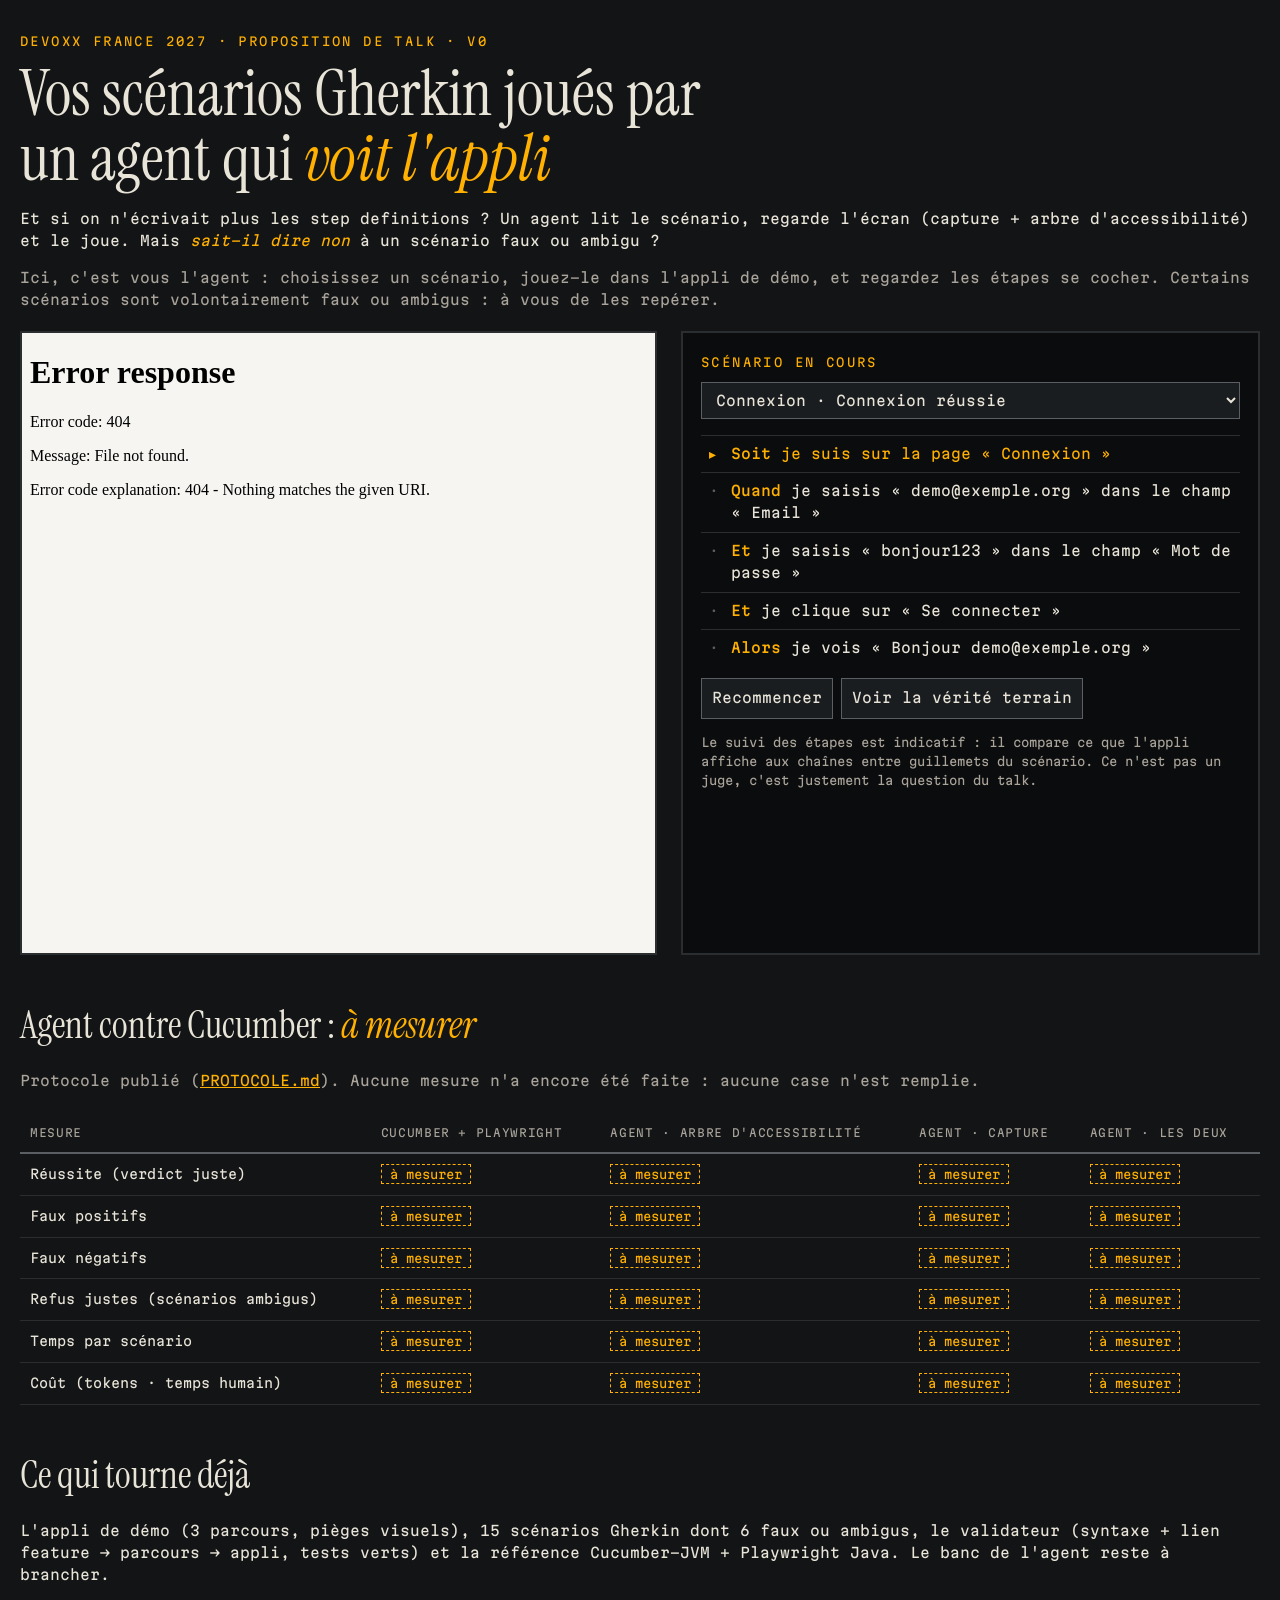
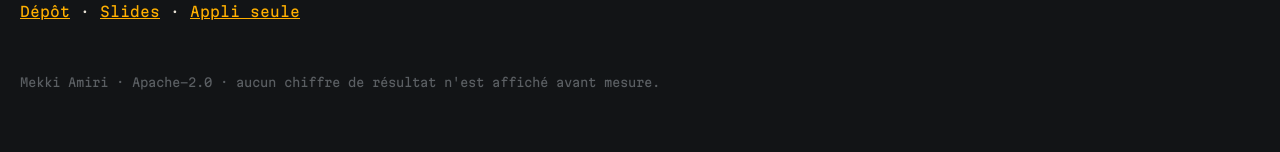
==== docs/index.html @ 43da730a "Page de démo, slides et README" ====
<!doctype html>
<html lang="fr">
<head>
<meta charset="utf-8">
<meta name="viewport" content="width=device-width, initial-scale=1">
<title>Vos scénarios Gherkin joués par un agent qui voit l'appli · Mekki Amiri</title>
<link rel="preconnect" href="https://fonts.googleapis.com">
<link href="https://fonts.googleapis.com/css2?family=Instrument+Serif:ital@0;1&family=Martian+Mono:wght@400;500&display=swap" rel="stylesheet">
<style>
:root{--bg:#121416;--paper:#e9e4d8;--amber:#ffb000;--muted:#a9a39a;--dim:#5b5f63;--line:#2a2e31;--green:#7fd18b;--red:#ff5a4f}
*{box-sizing:border-box}
body{margin:0;background:var(--bg);color:var(--paper);font:14px/1.6 'Martian Mono',monospace}
a{color:var(--amber)}
.wrap{max-width:1280px;margin:0 auto;padding:32px 20px 60px}
.k{color:var(--amber);letter-spacing:.2em;text-transform:uppercase;font-size:12px}
h1,h2{font-family:'Instrument Serif',serif;font-weight:400;margin:0}
h1{font-size:clamp(34px,6vw,64px);line-height:1.02;margin:10px 0 16px}
h2{font-size:clamp(26px,3.6vw,38px);margin:40px 0 12px}
em{color:var(--amber);font-style:italic}
.muted{color:var(--muted)}
.todo{border:1px dashed var(--amber);color:var(--amber);padding:2px 8px;font-size:12px;white-space:nowrap}
.jeu{display:grid;grid-template-columns:minmax(0,1.1fr) minmax(0,1fr);gap:24px;margin-top:20px}
@media (max-width:900px){.jeu{grid-template-columns:1fr}}
.cadre{border:2px solid var(--line);background:#0b0c0d}
.cadre iframe{display:block;width:100%;height:620px;border:0;background:#f6f5f2}
.panneau{border:2px solid var(--line);padding:18px;background:#0b0c0d}
select,button{font:inherit;background:#1a1d20;color:var(--paper);border:1px solid var(--dim);padding:8px 10px;border-radius:0}
select{width:100%}
button{cursor:pointer}
button:hover{border-color:var(--amber)}
.etapes{list-style:none;padding:0;margin:16px 0 0}
.etapes li{padding:7px 0 7px 30px;position:relative;border-top:1px solid var(--line)}
.etapes li::before{content:"·";position:absolute;left:8px;color:var(--dim)}
.etapes li.ctx{color:var(--muted)}
.etapes li.courant{color:var(--amber)}
.etapes li.courant::before{content:"▸";color:var(--amber)}
.etapes li.vu::before{content:"✓";color:var(--green)}
.etapes li.hors::before{content:"?";color:var(--red)}
.etapes b{font-weight:500;color:var(--amber)}
.verdict{margin-top:14px;padding:10px 12px;border-left:3px solid var(--amber);background:#15181a;display:none}
.verdict.visible{display:block}
.barre{display:flex;gap:8px;margin-top:12px;flex-wrap:wrap}
table{border-collapse:collapse;width:100%;margin-top:8px;font-size:13px}
th{font-weight:400;color:var(--muted);text-align:left;padding:10px;border-bottom:2px solid var(--dim);text-transform:uppercase;letter-spacing:.06em;font-size:11px}
td{padding:10px;border-bottom:1px solid var(--line)}
.tableau{overflow-x:auto}
footer{margin-top:50px;color:var(--dim);font-size:12px}
</style>
</head>
<body>
<div class="wrap">
  <div class="k">Devoxx France 2027 · proposition de talk · v0</div>
  <h1>Vos scénarios Gherkin joués par<br>un agent qui <em>voit l'appli</em></h1>
  <p>Et si on n'écrivait plus les step definitions ? Un agent lit le scénario, regarde l'écran
  (capture + arbre d'accessibilité) et le joue. Mais <em>sait-il dire non</em> à un scénario faux ou ambigu ?</p>
  <p class="muted">Ici, c'est vous l'agent : choisissez un scénario, jouez-le dans l'appli de démo,
  et regardez les étapes se cocher. Certains scénarios sont volontairement faux ou ambigus : à vous de les repérer.</p>

  <div class="jeu">
    <div class="cadre"><iframe id="appli" title="Appli de démo La Quincaillerie" src="app/index.html"></iframe></div>
    <div class="panneau">
      <label class="k" for="choix">Scénario en cours</label>
      <select id="choix" style="margin-top:8px"></select>
      <ul class="etapes" id="etapes"></ul>
      <div class="barre">
        <button type="button" id="recommencer">Recommencer</button>
        <button type="button" id="reveler">Voir la vérité terrain</button>
      </div>
      <div class="verdict" id="verdict"></div>
      <p class="muted" style="font-size:12px;margin-top:14px">Le suivi des étapes est indicatif : il compare ce que l'appli
      affiche aux chaînes entre guillemets du scénario. Ce n'est pas un juge, c'est justement la question du talk.</p>
    </div>
  </div>

  <h2>Agent contre Cucumber : <em>à mesurer</em></h2>
  <p class="muted">Protocole publié (<a href="https://github.com/mekkiamiri/bdd-agent-eyes/blob/main/PROTOCOLE.md">PROTOCOLE.md</a>).
  Aucune mesure n'a encore été faite : aucune case n'est remplie.</p>
  <div class="tableau">
  <table>
    <tr><th>Mesure</th><th>Cucumber + Playwright</th><th>Agent · arbre d'accessibilité</th><th>Agent · capture</th><th>Agent · les deux</th></tr>
    <tr><td>Réussite (verdict juste)</td><td><span class="todo">à mesurer</span></td><td><span class="todo">à mesurer</span></td><td><span class="todo">à mesurer</span></td><td><span class="todo">à mesurer</span></td></tr>
    <tr><td>Faux positifs</td><td><span class="todo">à mesurer</span></td><td><span class="todo">à mesurer</span></td><td><span class="todo">à mesurer</span></td><td><span class="todo">à mesurer</span></td></tr>
    <tr><td>Faux négatifs</td><td><span class="todo">à mesurer</span></td><td><span class="todo">à mesurer</span></td><td><span class="todo">à mesurer</span></td><td><span class="todo">à mesurer</span></td></tr>
    <tr><td>Refus justes (scénarios ambigus)</td><td><span class="todo">à mesurer</span></td><td><span class="todo">à mesurer</span></td><td><span class="todo">à mesurer</span></td><td><span class="todo">à mesurer</span></td></tr>
    <tr><td>Temps par scénario</td><td><span class="todo">à mesurer</span></td><td><span class="todo">à mesurer</span></td><td><span class="todo">à mesurer</span></td><td><span class="todo">à mesurer</span></td></tr>
    <tr><td>Coût (tokens · temps humain)</td><td><span class="todo">à mesurer</span></td><td><span class="todo">à mesurer</span></td><td><span class="todo">à mesurer</span></td><td><span class="todo">à mesurer</span></td></tr>
  </table>
  </div>

  <h2>Ce qui tourne déjà</h2>
  <p>L'appli de démo (3 parcours, pièges visuels), <span id="nb"></span>, le validateur
  (syntaxe + lien feature → parcours → appli, tests verts) et la référence Cucumber-JVM + Playwright Java.
  Le banc de l'agent reste à brancher.</p>
  <p><a href="https://github.com/mekkiamiri/bdd-agent-eyes">Dépôt</a> · <a href="slides/">Slides</a> · <a href="app/">Appli seule</a></p>
  <footer>Mekki Amiri · Apache-2.0 · aucun chiffre de résultat n'est affiché avant mesure.</footer>
</div>

<script src="scenarios.js"></script>
<script>
"use strict";
const S = window.SCENARIOS;
const choix = document.getElementById("choix");
const liste = document.getElementById("etapes");
const cadre = document.getElementById("appli");
const verdict = document.getElementById("verdict");
const LIBELLE = { passe: "le scénario est juste : il doit passer", echec: "le scénario est faux : l'appli fait autre chose", ambigu: "le scénario est ambigu : il faut refuser de le jouer" };

document.getElementById("nb").textContent = S.length + " scénarios Gherkin dont " +
  S.filter((s) => s.attendu !== "passe").length + " faux ou ambigus";

S.forEach((s, i) => {
  const o = document.createElement("option");
  o.value = i;
  o.textContent = s.fonctionnalite + " · " + s.nom;
  choix.appendChild(o);
});

let scenario, pointeur, journal, etat;
const echapper = (t) => t.replace(/[&<>]/g, (c) => ({ "&": "&amp;", "<": "&lt;", ">": "&gt;" }[c]));
const guillemets = (t) => [...t.matchAll(/"([^"]*)"/g)].map((m) => m[1]);

function rendre() {
  liste.innerHTML = "";
  scenario.etapes.forEach((e, i) => {
    const li = document.createElement("li");
    li.innerHTML = "<b>" + echapper(e.mot) + "</b> " + echapper(e.texte).replace(/"([^"]*)"/g, "« $1 »");
    if (e.contexte) li.classList.add("ctx");
    if (i < pointeur) li.classList.add("vu");
    if (i === pointeur) li.classList.add(regle(e) ? "courant" : "hors");
    if (i === pointeur && !regle(e)) li.title = "Étape impossible à suivre : que doit-on voir ou faire ?";
    liste.appendChild(li);
  });
}

// Chaque étape du vocabulaire devient une condition sur ce que l'appli a signalé.
function regle(e) {
  const t = e.texte, q = guillemets(t);
  const vus = (x) => etat && etat.textes.some((v) => v.includes(x));
  const action = (pred) => journal.some((ev) => ev.type !== "ecran" && pred(ev.libelle || ""));
  let m;
  if ((m = /^je suis sur la page "(.+)"$/.exec(t))) return () => etat && etat.ecran === m[1].toLowerCase();
  if (/^je suis connecté$/.test(t)) return () => vus("Bonjour ");
  if ((m = /^je saisis "(.*)" dans le champ "(.+)"$/.exec(t))) return () => action((l) => l === m[2] + "=" + m[1]);
  if ((m = /^je clique sur "(.+)"$/.exec(t))) return () => action((l) => l === m[1] || l.startsWith(m[1] + " "));
  if ((m = /^j'ajoute "(.+)" au panier$/.exec(t))) return () => action((l) => l === "Ajouter " + m[1] + " au panier");
  if ((m = /^je coche "(.+)"$/.exec(t))) return () => action((l) => l === m[1]);
  if ((m = /^je ne vois pas "(.+)"$/.exec(t))) return () => etat && !vus(m[1]);
  if ((m = /^je vois "(.+)"$/.exec(t))) return () => vus(m[1]);
  if ((m = /^le panier contient (\d+) articles?$/.exec(t))) return () => etat && etat.textes.includes(m[1] + (m[1] > 1 ? " articles" : " article"));
  if ((m = /^le total est "(.+)"$/.exec(t))) return () => etat && etat.textes.includes(m[1]);
  if ((m = /^le bouton "(.+)" est désactivé$/.exec(t))) return () => etat && etat.desactives.includes(m[1]);
  return null; // hors vocabulaire : un humain (ou un agent) doit le signaler
}

function avancer() {
  while (pointeur < scenario.etapes.length) {
    const r = regle(scenario.etapes[pointeur]);
    if (!r || !r()) break;
    pointeur += 1;
    journal = []; // une action ne compte que pour l'étape courante
  }
  rendre();
  if (pointeur === scenario.etapes.length) {
    verdict.className = "verdict visible";
    verdict.textContent = "Toutes les étapes ont été vues à l'écran.";
  }
}

function charger(i) {
  scenario = S[i];
  pointeur = 0; journal = []; etat = null;
  verdict.className = "verdict";
  const premiere = scenario.etapes.find((e) => /^je suis sur la page "/.test(e.texte));
  const ecran = premiere ? guillemets(premiere.texte)[0].toLowerCase() : "connexion";
  cadre.src = "app/index.html?t=" + Date.now() + "#" + ecran;
  rendre();
}

window.addEventListener("message", (e) => {
  const d = e.data;
  if (!d || d.source !== "quincaillerie" || !scenario) return;
  etat = d;
  journal.push(d);
  avancer();
});

choix.addEventListener("change", () => charger(Number(choix.value)));
document.getElementById("recommencer").addEventListener("click", () => charger(Number(choix.value)));
document.getElementById("reveler").addEventListener("click", () => {
  verdict.className = "verdict visible";
  verdict.innerHTML = "<b style='color:var(--amber)'>Vérité terrain</b> : " + LIBELLE[scenario.attendu] +
    (scenario.piege ? ".<br>" + echapper(scenario.piege) : ".");
});
charger(0);
</script>
</body>
</html>
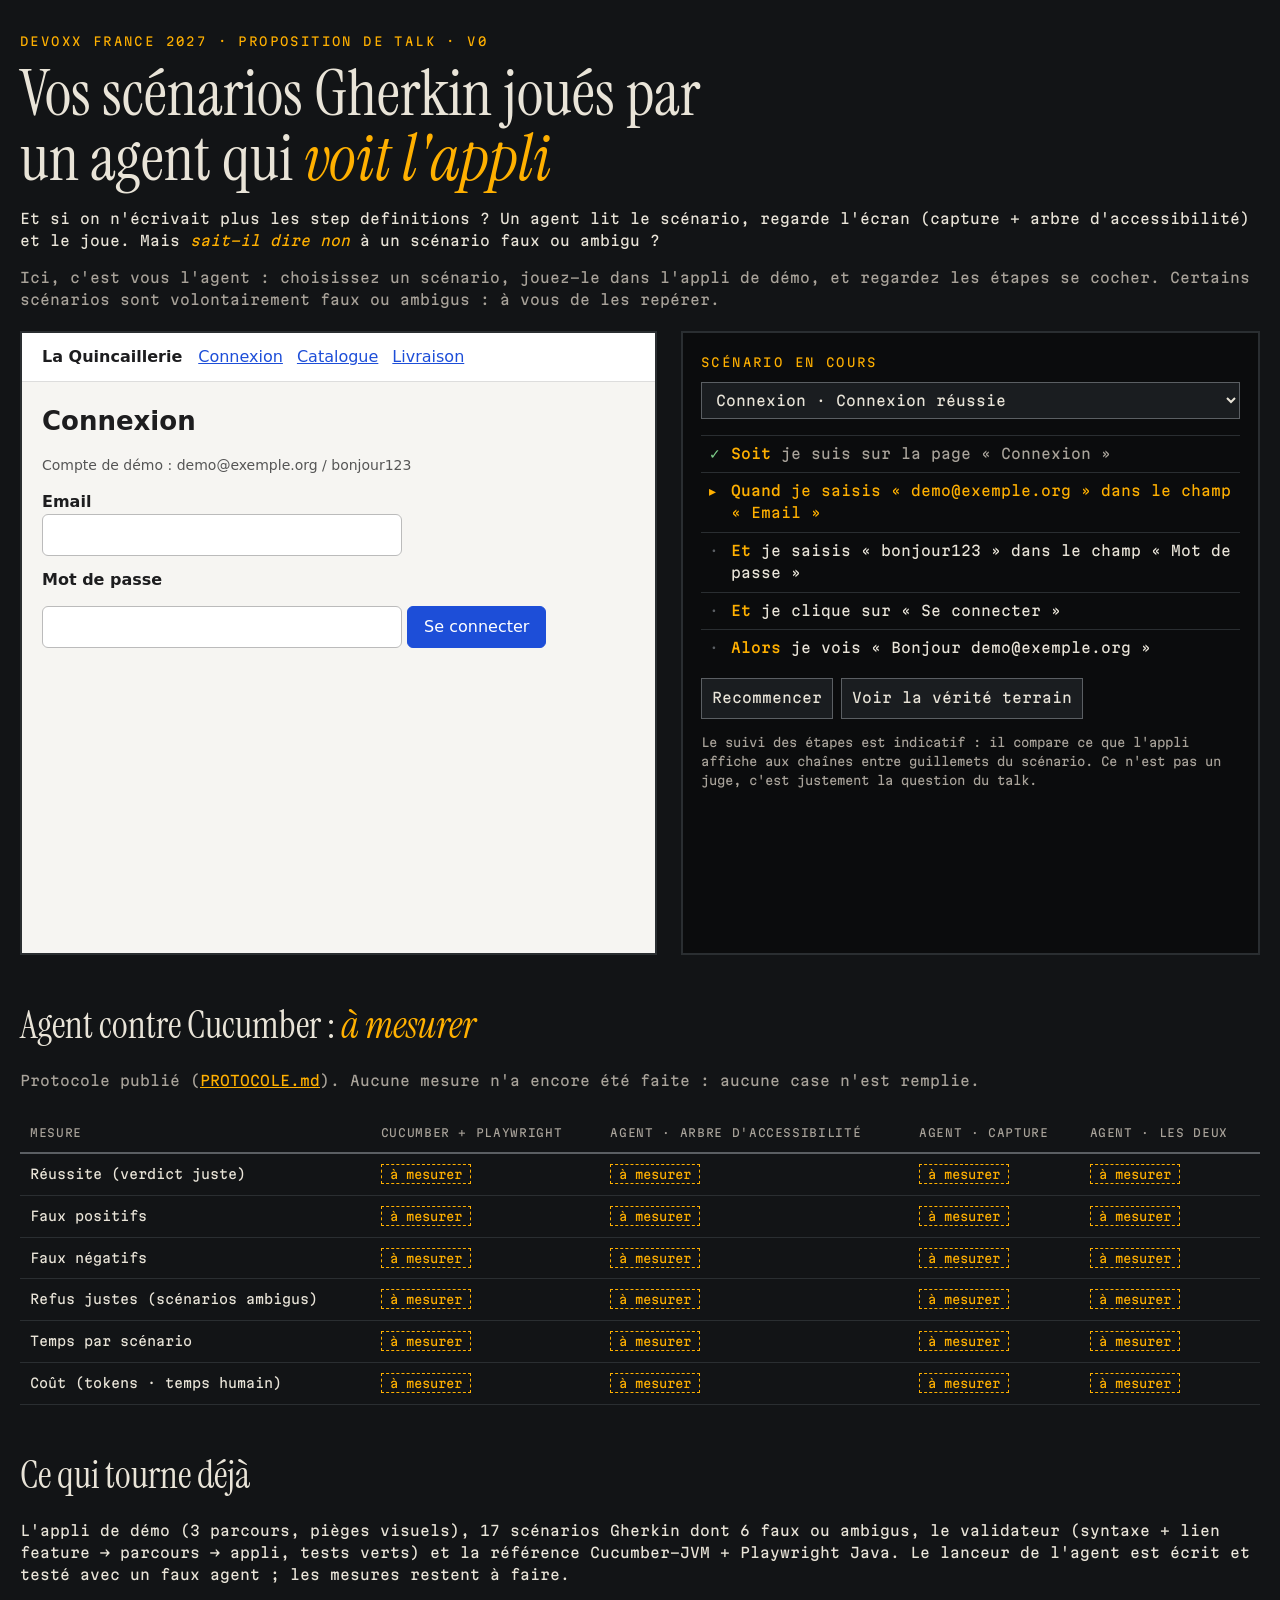
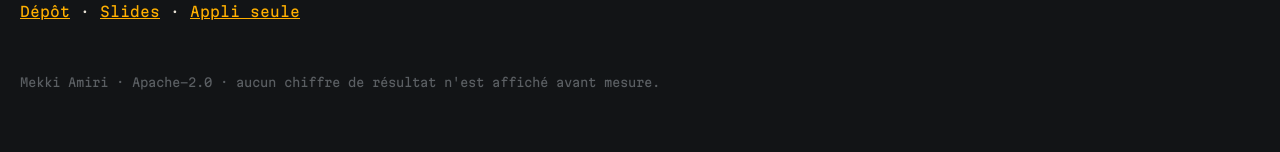
==== commit d8f9785b: "Corrections de relecture : pièges vérifiés en CI, passages, lanceur d'agent - job CI et commande loc" ====
--- a/docs/index.html
+++ b/docs/index.html
@@ -90,7 +90,7 @@
   <h2>Ce qui tourne déjà</h2>
   <p>L'appli de démo (3 parcours, pièges visuels), <span id="nb"></span>, le validateur
   (syntaxe + lien feature → parcours → appli, tests verts) et la référence Cucumber-JVM + Playwright Java.
-  Le banc de l'agent reste à brancher.</p>
+  Le lanceur de l'agent est écrit et testé avec un faux agent ; les mesures restent à faire.</p>
   <p><a href="https://github.com/mekkiamiri/bdd-agent-eyes">Dépôt</a> · <a href="slides/">Slides</a> · <a href="app/">Appli seule</a></p>
   <footer>Mekki Amiri · Apache-2.0 · aucun chiffre de résultat n'est affiché avant mesure.</footer>
 </div>
@@ -132,23 +132,30 @@
   });
 }
 
-// Chaque étape du vocabulaire devient une condition sur ce que l'appli a signalé.
+// Chaque expression du vocabulaire (window.VOCABULAIRE, généré depuis outils/valider.py)
+// devient une condition sur ce que l'appli a signalé. Un test vérifie que les clés couvrent tout le vocabulaire.
+const vus = (x) => etat && etat.textes.some((v) => v.includes(x));
+const action = (pred) => journal.some((ev) => ev.type !== "ecran" && pred(ev.libelle || ""));
+const CONDITIONS = {
+  "je suis sur la page {string}": (g) => () => etat && etat.ecran === g.ecran.toLowerCase(),
+  "je suis connecté": () => () => vus("Bonjour "),
+  "je saisis {string} dans le champ {string}": (g) => () => action((l) => l === g.champ + "=" + g.libre),
+  "je clique sur {string}": (g) => () => action((l) => l === g.bouton || l.startsWith(g.bouton + " ")),
+  "j'ajoute {string} au panier": (g) => () => action((l) => l === "Ajouter " + g.produit + " au panier"),
+  "je coche {string}": (g) => () => action((l) => l === g.case),
+  "je vois {string}": (g) => () => vus(g.texte),
+  "je ne vois pas {string}": (g) => () => etat && !vus(g.texte),
+  "le panier contient {int} article(s)": (g) => () => etat && etat.textes.includes(g.nombre + (Number(g.nombre) > 1 ? " articles" : " article")),
+  "le total est {string}": (g) => () => etat && etat.textes.includes(g.montant),
+  "le bouton {string} est désactivé": (g) => () => etat && etat.desactives.includes(g.bouton),
+};
+const VOCAB = window.VOCABULAIRE.map((v) => ({ re: new RegExp(v.regex), condition: CONDITIONS[v.expression] }));
+
 function regle(e) {
-  const t = e.texte, q = guillemets(t);
-  const vus = (x) => etat && etat.textes.some((v) => v.includes(x));
-  const action = (pred) => journal.some((ev) => ev.type !== "ecran" && pred(ev.libelle || ""));
-  let m;
-  if ((m = /^je suis sur la page "(.+)"$/.exec(t))) return () => etat && etat.ecran === m[1].toLowerCase();
-  if (/^je suis connecté$/.test(t)) return () => vus("Bonjour ");
-  if ((m = /^je saisis "(.*)" dans le champ "(.+)"$/.exec(t))) return () => action((l) => l === m[2] + "=" + m[1]);
-  if ((m = /^je clique sur "(.+)"$/.exec(t))) return () => action((l) => l === m[1] || l.startsWith(m[1] + " "));
-  if ((m = /^j'ajoute "(.+)" au panier$/.exec(t))) return () => action((l) => l === "Ajouter " + m[1] + " au panier");
-  if ((m = /^je coche "(.+)"$/.exec(t))) return () => action((l) => l === m[1]);
-  if ((m = /^je ne vois pas "(.+)"$/.exec(t))) return () => etat && !vus(m[1]);
-  if ((m = /^je vois "(.+)"$/.exec(t))) return () => vus(m[1]);
-  if ((m = /^le panier contient (\d+) articles?$/.exec(t))) return () => etat && etat.textes.includes(m[1] + (m[1] > 1 ? " articles" : " article"));
-  if ((m = /^le total est "(.+)"$/.exec(t))) return () => etat && etat.textes.includes(m[1]);
-  if ((m = /^le bouton "(.+)" est désactivé$/.exec(t))) return () => etat && etat.desactives.includes(m[1]);
+  for (const v of VOCAB) {
+    const m = v.re.exec(e.texte);
+    if (m) return v.condition ? v.condition(m.groups || {}) : null;
+  }
   return null; // hors vocabulaire : un humain (ou un agent) doit le signaler
 }
 
@@ -177,6 +184,9 @@
 }
 
 window.addEventListener("message", (e) => {
+  // N'accepter que les messages du cadre de l'appli, de la même origine (en file://, l'origine est « null »).
+  if (e.source !== cadre.contentWindow) return;
+  if (e.origin !== location.origin && !(location.protocol === "file:" && e.origin === "null")) return;
   const d = e.data;
   if (!d || d.source !== "quincaillerie" || !scenario) return;
   etat = d;
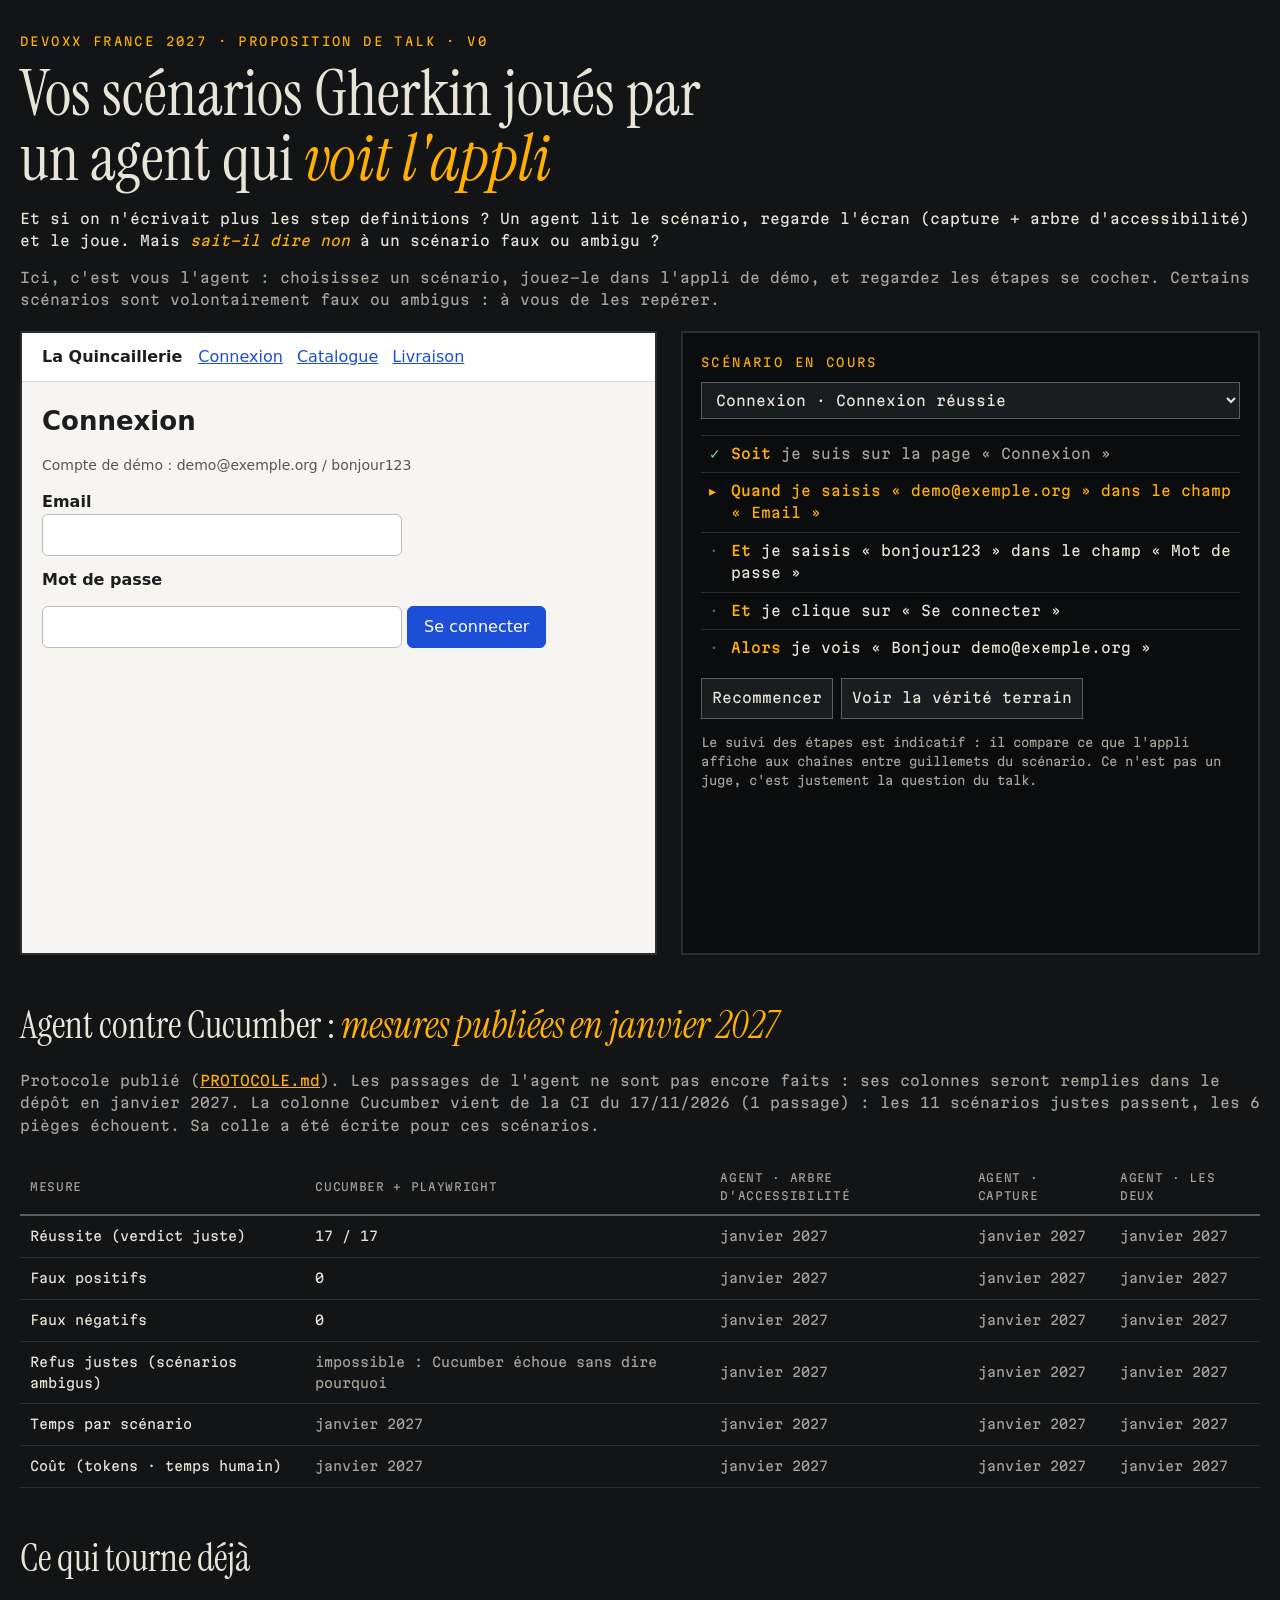
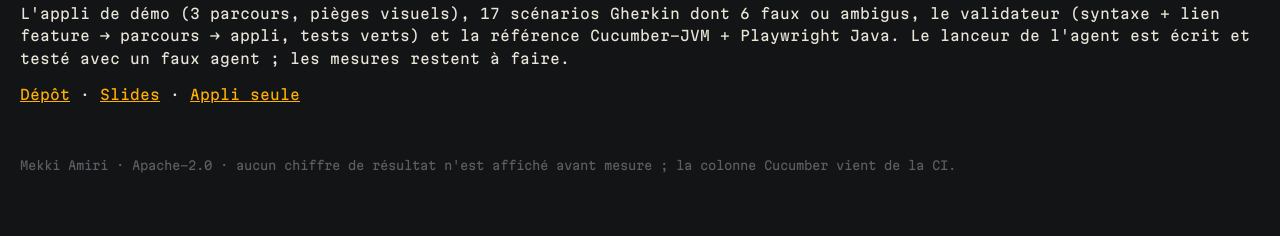
==== commit d0d7bd0b: "Slides prêtes pour le comité : plus aucun cadre « à mesurer » - Diapos de résultats remplacées par d" ====
--- a/docs/index.html
+++ b/docs/index.html
@@ -72,18 +72,20 @@
     </div>
   </div>
 
-  <h2>Agent contre Cucumber : <em>à mesurer</em></h2>
+  <h2>Agent contre Cucumber : <em>mesures publiées en janvier 2027</em></h2>
   <p class="muted">Protocole publié (<a href="https://github.com/mekkiamiri/bdd-agent-eyes/blob/main/PROTOCOLE.md">PROTOCOLE.md</a>).
-  Aucune mesure n'a encore été faite : aucune case n'est remplie.</p>
+  Les passages de l'agent ne sont pas encore faits : ses colonnes seront remplies dans le dépôt en janvier 2027.
+  La colonne Cucumber vient de la CI du 17/11/2026 (1 passage) : les 11 scénarios justes passent, les 6 pièges échouent.
+  Sa colle a été écrite pour ces scénarios.</p>
   <div class="tableau">
   <table>
     <tr><th>Mesure</th><th>Cucumber + Playwright</th><th>Agent · arbre d'accessibilité</th><th>Agent · capture</th><th>Agent · les deux</th></tr>
-    <tr><td>Réussite (verdict juste)</td><td><span class="todo">à mesurer</span></td><td><span class="todo">à mesurer</span></td><td><span class="todo">à mesurer</span></td><td><span class="todo">à mesurer</span></td></tr>
-    <tr><td>Faux positifs</td><td><span class="todo">à mesurer</span></td><td><span class="todo">à mesurer</span></td><td><span class="todo">à mesurer</span></td><td><span class="todo">à mesurer</span></td></tr>
-    <tr><td>Faux négatifs</td><td><span class="todo">à mesurer</span></td><td><span class="todo">à mesurer</span></td><td><span class="todo">à mesurer</span></td><td><span class="todo">à mesurer</span></td></tr>
-    <tr><td>Refus justes (scénarios ambigus)</td><td><span class="todo">à mesurer</span></td><td><span class="todo">à mesurer</span></td><td><span class="todo">à mesurer</span></td><td><span class="todo">à mesurer</span></td></tr>
-    <tr><td>Temps par scénario</td><td><span class="todo">à mesurer</span></td><td><span class="todo">à mesurer</span></td><td><span class="todo">à mesurer</span></td><td><span class="todo">à mesurer</span></td></tr>
-    <tr><td>Coût (tokens · temps humain)</td><td><span class="todo">à mesurer</span></td><td><span class="todo">à mesurer</span></td><td><span class="todo">à mesurer</span></td><td><span class="todo">à mesurer</span></td></tr>
+    <tr><td>Réussite (verdict juste)</td><td>17 / 17</td><td class="muted">janvier 2027</td><td class="muted">janvier 2027</td><td class="muted">janvier 2027</td></tr>
+    <tr><td>Faux positifs</td><td>0</td><td class="muted">janvier 2027</td><td class="muted">janvier 2027</td><td class="muted">janvier 2027</td></tr>
+    <tr><td>Faux négatifs</td><td>0</td><td class="muted">janvier 2027</td><td class="muted">janvier 2027</td><td class="muted">janvier 2027</td></tr>
+    <tr><td>Refus justes (scénarios ambigus)</td><td class="muted">impossible : Cucumber échoue sans dire pourquoi</td><td class="muted">janvier 2027</td><td class="muted">janvier 2027</td><td class="muted">janvier 2027</td></tr>
+    <tr><td>Temps par scénario</td><td class="muted">janvier 2027</td><td class="muted">janvier 2027</td><td class="muted">janvier 2027</td><td class="muted">janvier 2027</td></tr>
+    <tr><td>Coût (tokens · temps humain)</td><td class="muted">janvier 2027</td><td class="muted">janvier 2027</td><td class="muted">janvier 2027</td><td class="muted">janvier 2027</td></tr>
   </table>
   </div>
 
@@ -92,7 +94,7 @@
   (syntaxe + lien feature → parcours → appli, tests verts) et la référence Cucumber-JVM + Playwright Java.
   Le lanceur de l'agent est écrit et testé avec un faux agent ; les mesures restent à faire.</p>
   <p><a href="https://github.com/mekkiamiri/bdd-agent-eyes">Dépôt</a> · <a href="slides/">Slides</a> · <a href="app/">Appli seule</a></p>
-  <footer>Mekki Amiri · Apache-2.0 · aucun chiffre de résultat n'est affiché avant mesure.</footer>
+  <footer>Mekki Amiri · Apache-2.0 · aucun chiffre de résultat n'est affiché avant mesure ; la colonne Cucumber vient de la CI.</footer>
 </div>
 
 <script src="scenarios.js"></script>
